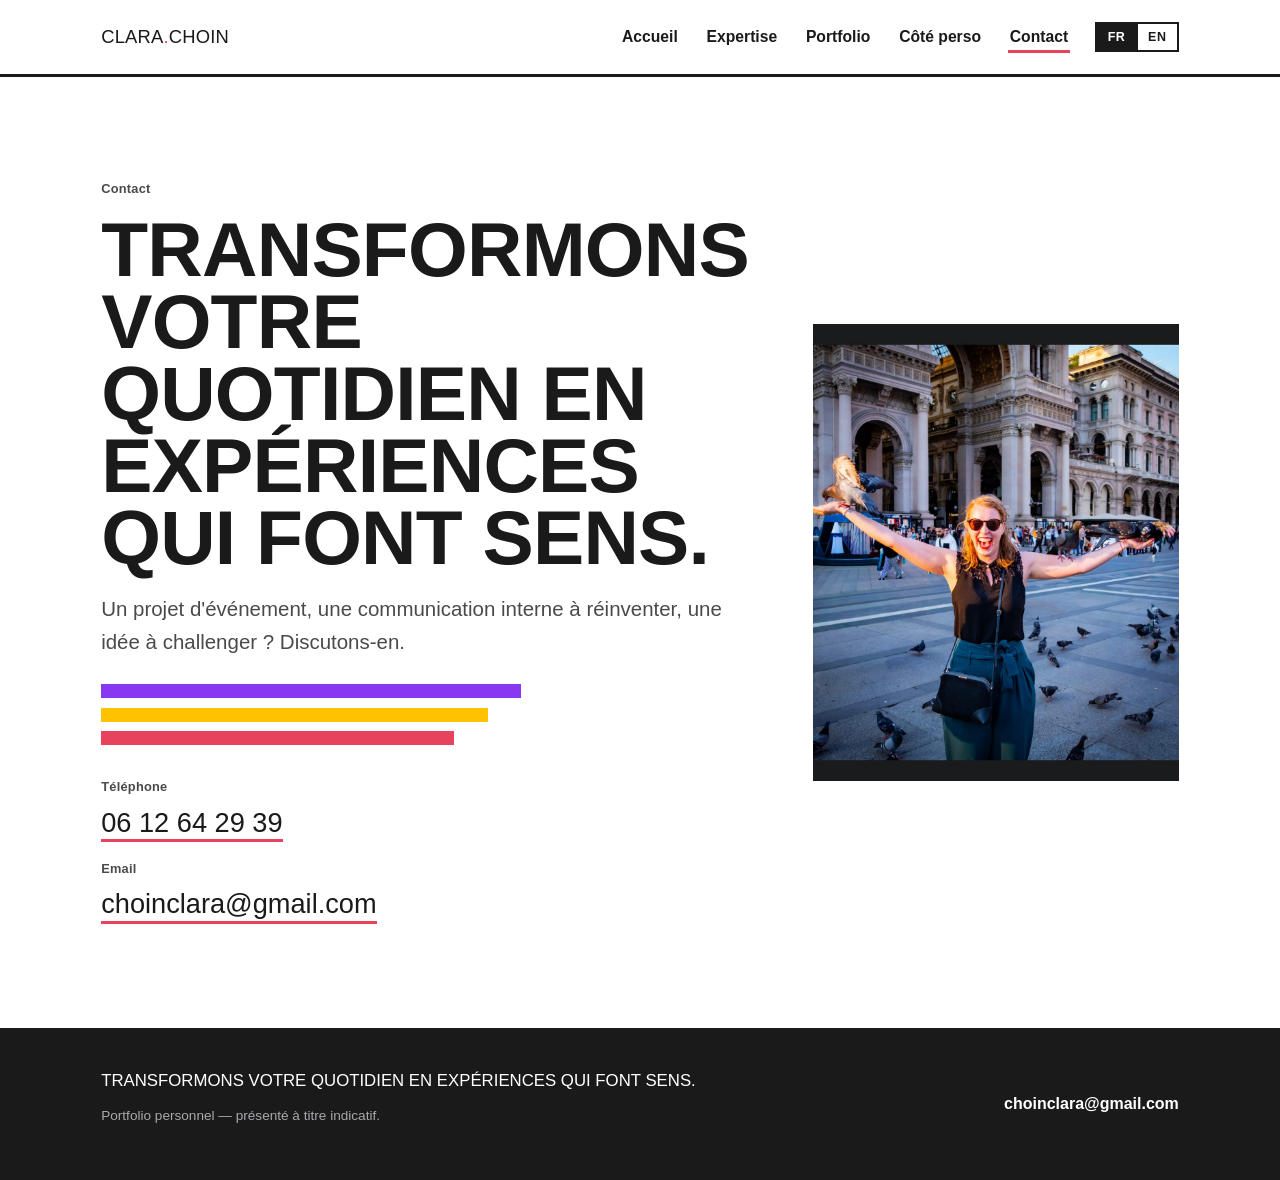
==== contact.html @ 02e3c7be "first commit" ====
<!DOCTYPE html>
<html lang="fr">
<head>
<meta charset="UTF-8">
<meta name="viewport" content="width=device-width, initial-scale=1.0">
<title data-i18n-title="contact.title">Contact — Clara Choin</title>
<meta name="description" content="Contactez Clara Choin — Responsable Communication & Événementiel.">
<link rel="stylesheet" href="css/style.css">
</head>
<body>

<header class="site-header">
  <div class="wrap">
    <a href="index.html" class="logo">CLARA<span>.</span>CHOIN</a>
    <button class="nav-toggle" aria-label="Ouvrir le menu" aria-expanded="false"><span></span></button>
    <nav class="main-nav">
      <ul>
        <li><a href="index.html" data-i18n="nav.home">Accueil</a></li>
        <li><a href="expertise.html" data-i18n="nav.expertise">Expertise</a></li>
        <li><a href="portfolio.html" data-i18n="nav.portfolio">Portfolio</a></li>
        <li><a href="personal.html" data-i18n="nav.personal">Côté perso</a></li>
        <li><a href="contact.html" aria-current="page" data-i18n="nav.contact">Contact</a></li>
      </ul>
      <div class="lang-toggle" role="group" aria-label="Langue / Language">
        <button type="button" data-lang="fr" aria-pressed="true">FR</button>
        <button type="button" data-lang="en" aria-pressed="false">EN</button>
      </div>
    </nav>
  </div>
</header>

<main>

  <section class="section">
    <div class="wrap contact-grid">
      <div>
        <p class="eyebrow" data-i18n="contact.hero.eyebrow">Contact</p>
        <h1 style="margin:0.4rem 0 1.2rem;" data-i18n="contact.hero.title">Transformons votre quotidien en expériences qui font sens.</h1>
        <p class="lede" style="max-width:none;" data-i18n="contact.hero.text">Un projet d'événement, une communication interne à réinventer, une idée à challenger&nbsp;? Discutons-en.</p>

        <div class="stripe-row" aria-hidden="true" style="margin-top:1.6rem;">
          <span class="stripe p"></span>
          <span class="stripe g"></span>
          <span class="stripe c"></span>
        </div>

        <div class="contact-links">
          <div>
            <p class="eyebrow" data-i18n="contact.phone.label" style="margin-bottom:0.2rem;">Téléphone</p>
            <a href="tel:+33612642939">06 12 64 29 39</a>
          </div>
          <div>
            <p class="eyebrow" data-i18n="contact.email.label" style="margin-bottom:0.2rem;">Email</p>
            <a href="mailto:choinclara@gmail.com">choinclara@gmail.com</a>
          </div>
        </div>
      </div>

      <div class="contact-photo">
        <img src="img/contact.jpg" alt="Clara Choin souriante et les bras ouverts sur une place publique à Milan">
      </div>
    </div>
  </section>

</main>

<footer class="site-footer">
  <div class="wrap">
    <div class="footer-row">
      <div>
        <p style="font-family:var(--font-display); font-size:1.05rem; text-transform:uppercase; margin-bottom:0.3rem;" data-i18n="footer.tagline">Transformons votre quotidien en expériences qui font sens.</p>
        <p class="footer-note" data-i18n="footer.rights">Portfolio personnel — présenté à titre indicatif.</p>
      </div>
      <a href="mailto:choinclara@gmail.com">choinclara@gmail.com</a>
    </div>
  </div>
</footer>

<script src="js/i18n.js"></script>
<script src="js/main.js"></script>
</body>
</html>
---- css/style.css ----
/* =========================================================
   Clara Choin — Portfolio
   Design tokens
   ========================================================= */
:root{
  --ink:        #1a1a1a;
  --ink-soft:   #4a4a4a;
  --dark:       #1b1c1f;
  --dark-2:     #232427;
  --paper:      #ffffff;
  --paper-warm: #faf9f7;
  --coral:      #e7435c;
  --coral-dark: #c62f47;
  --purple:     #8938f1;
  --purple-dark:#6f22d1;
  --gold:       #ffc200;
  --gold-dark:  #e0a800;

  --font-display: 'Arial Black', 'Helvetica Neue', Arial, sans-serif;
  --font-body: -apple-system, BlinkMacSystemFont, 'Segoe UI', Roboto, 'Helvetica Neue', Arial, sans-serif;

  --max: 1180px;
  --gutter: clamp(1.25rem, 4vw, 3.5rem);
}

*,*::before,*::after{ box-sizing: border-box; }
html{ scroll-behavior: smooth; }
html, body{ overflow-x: hidden; }
body{
  margin:0;
  font-family: var(--font-body);
  color: var(--ink);
  background: var(--paper);
  line-height: 1.6;
  -webkit-font-smoothing: antialiased;
}
img{ max-width:100%; display:block; }
a{ color: inherit; }
h1,h2,h3,h4{ margin:0; font-family: var(--font-display); }
p{ margin:0 0 1em; }
ul{ margin:0; padding:0; list-style:none; }
.wrap{ max-width: var(--max); margin:0 auto; padding: 0 var(--gutter); }

@media (prefers-reduced-motion: reduce){
  *{ animation-duration: 0.001ms !important; animation-iteration-count: 1 !important; transition-duration: 0.001ms !important; scroll-behavior:auto !important; }
}

/* focus visibility */
a:focus-visible, button:focus-visible{
  outline: 3px solid var(--purple);
  outline-offset: 3px;
}

/* =========================================================
   Type scale
   ========================================================= */
.eyebrow{
  font-family: var(--font-body);
  font-weight: 700;
  font-size: 0.8rem;
  letter-spacing: 0.02em;
  color: var(--ink-soft);
}
h1, .h1{
  font-size: clamp(2.6rem, 6vw, 5.2rem);
  line-height: 0.94;
  letter-spacing: -0.01em;
  text-transform: uppercase;
}
h2, .h2{
  font-size: clamp(2rem, 4.4vw, 3.4rem);
  line-height: 0.98;
  letter-spacing: -0.005em;
  text-transform: uppercase;
}
h3, .h3{
  font-size: clamp(1.3rem, 2.2vw, 1.7rem);
  line-height: 1.15;
  text-transform: uppercase;
}
.lede{
  font-size: clamp(1.05rem, 1.6vw, 1.3rem);
  color: var(--ink-soft);
  max-width: 54ch;
}

/* =========================================================
   Header / nav
   ========================================================= */
.site-header{
  position: sticky;
  top:0;
  z-index: 50;
  background: rgba(255,255,255,0.92);
  backdrop-filter: saturate(160%) blur(8px);
  border-bottom: 3px solid var(--ink);
}
.site-header .wrap{
  display:flex;
  align-items:center;
  justify-content: space-between;
  height: 74px;
}
.logo{
  font-family: var(--font-display);
  font-size: 1.15rem;
  letter-spacing: 0.01em;
  text-decoration:none;
  color: var(--ink);
  white-space: nowrap;
}
.logo span{ color: var(--coral); }

.nav-toggle{
  display:none;
  background:none;
  border: 2px solid var(--ink);
  width: 44px; height: 40px;
  cursor:pointer;
  position:relative;
}
.nav-toggle span, .nav-toggle span::before, .nav-toggle span::after{
  content:"";
  position:absolute;
  left:9px; right:9px;
  height:2px;
  background: var(--ink);
  top:50%;
  transform: translateY(-50%);
}
.nav-toggle span::before{ top:-8px; transform:none; }
.nav-toggle span::after{ top:8px; transform:none; }

.main-nav{
  display:flex;
  align-items:center;
  gap: clamp(1rem, 2vw, 2rem);
}
.main-nav ul{ display:flex; gap: clamp(1rem, 2vw, 1.8rem); }
.main-nav a{
  text-decoration:none;
  font-weight: 600;
  font-size: 0.98rem;
  padding: 0.3rem 0.1rem;
  border-bottom: 3px solid transparent;
}
.main-nav a:hover, .main-nav a[aria-current="page"]{
  border-bottom-color: var(--coral);
}

.lang-toggle{
  display:flex;
  border: 2px solid var(--ink);
  overflow:hidden;
}
.lang-toggle button{
  font-family: var(--font-body);
  font-weight:700;
  font-size: 0.78rem;
  letter-spacing: 0.04em;
  background: var(--paper);
  color: var(--ink);
  border:none;
  padding: 0.4rem 0.65rem;
  cursor:pointer;
}
.lang-toggle button + button{ border-left: 2px solid var(--ink); }
.lang-toggle button[aria-pressed="true"]{
  background: var(--ink);
  color: var(--paper);
}

@media (max-width: 780px){
  .nav-toggle{ display:block; }
  .main-nav{
    position:fixed;
    top: 74px;
    right: 0;
    bottom: 0;
    left: 0;
    height: calc(100vh - 74px);
    z-index: 60;
    background: var(--paper);
    flex-direction:column;
    align-items:flex-start;
    padding: 1.5rem var(--gutter);
    transform: translateX(100%);
    transition: transform 0.28s ease;
    gap: 1.5rem;
    overflow-y: auto;
  }
  .main-nav.is-open{ transform: translateX(0); }
  .main-nav ul{ flex-direction:column; gap:1.1rem; width:100%; }
  .main-nav ul a{ font-size:1.3rem; }
}

/* =========================================================
   Signature wave motif
   ========================================================= */
.wave-accent{
  position:absolute;
  pointer-events:none;
  z-index:1;
}
.wave-accent svg{ display:block; width: clamp(140px, 18vw, 260px); height:auto; }
.wave-path{
  fill:none;
  stroke-width: 14;
  stroke-linecap: round;
  stroke-dasharray: 900;
  stroke-dashoffset: 900;
  animation: draw 1.6s ease forwards;
}
.wave-path.c2{ animation-delay: 0.12s; }
.wave-path.c3{ animation-delay: 0.24s; }
@keyframes draw{ to{ stroke-dashoffset: 0; } }

/* =========================================================
   Buttons
   ========================================================= */
.btn{
  display:inline-flex;
  align-items:center;
  gap: 0.5rem;
  font-family: var(--font-body);
  font-weight: 700;
  font-size: 0.98rem;
  text-decoration:none;
  padding: 0.85rem 1.6rem;
  border: 3px solid var(--ink);
  background: var(--ink);
  color: var(--paper);
  cursor:pointer;
  transition: transform 0.15s ease, background 0.15s ease, color 0.15s ease;
}
.btn:hover{ transform: translate(-2px,-2px); }
.btn.outline{
  background: transparent;
  color: var(--ink);
}
.btn.on-dark{ border-color: var(--paper); }
.btn.coral{ background: var(--coral); border-color: var(--coral); }
.btn.coral.outline{ background:transparent; color: var(--coral); }

/* =========================================================
   Hero (home)
   ========================================================= */
.hero{
  position:relative;
  overflow:hidden;
  display:grid;
  grid-template-columns: minmax(280px, 42%) 1fr;
  min-height: calc(100vh - 74px);
  background: var(--paper);
}
.hero-photo{
  position:relative;
  min-height: 360px;
}
.hero-photo img{
  width:100%; height:100%;
  object-fit:cover;
  object-position: top center;
}
.hero-copy{
  display:flex;
  flex-direction:column;
  justify-content:center;
  padding: 3rem clamp(1.5rem, 5vw, 5rem);
  position:relative;
}
.hero-copy .kicker{
  font-family: var(--font-display);
  color: var(--coral);
  font-size: clamp(2.6rem, 7vw, 5.5rem);
  line-height: 0.9;
  text-transform:uppercase;
}
.hero-copy .name{
  font-family: var(--font-display);
  color: var(--ink);
  font-size: clamp(2.2rem, 6vw, 4.6rem);
  line-height: 0.98;
  text-transform:uppercase;
  margin-bottom: 1.2rem;
}
.hero-copy .role{
  font-weight:700;
  font-size: clamp(1rem, 1.6vw, 1.25rem);
  margin-bottom: 0.35rem;
}
.hero-copy .tagline{
  font-size: clamp(1rem, 1.6vw, 1.25rem);
  color: var(--ink-soft);
  margin-bottom: 1.8rem;
}
.stripe-row{ display:flex; flex-direction:column; gap: 0.6rem; max-width:420px; margin-bottom: 2rem; }
.stripe{ height: 14px; width:100%; }
.stripe.p{ background: var(--purple); width:100%; }
.stripe.g{ background: var(--gold); width:92%; }
.stripe.c{ background: var(--coral); width:84%; }
.hero-ctas{ display:flex; gap: 1rem; flex-wrap:wrap; }

@media (max-width: 860px){
  .hero{ grid-template-columns: 1fr; }
  .hero-photo{ min-height: 46vh; }
}

/* =========================================================
   Intro / bio section
   ========================================================= */
.section{ padding: clamp(3.5rem, 8vw, 6.5rem) 0; }
.section.tight{ padding: clamp(2.5rem, 5vw, 4rem) 0; }
.section.dark{ background: var(--dark); color: var(--paper); }
.section.dark .ink-soft, .section.dark .lede{ color: #c9c9cd; }
.section.paper-warm{ background: var(--paper-warm); }

.bio{
  display:grid;
  grid-template-columns: 1.1fr 1fr;
  gap: clamp(2rem, 5vw, 4rem);
  align-items:center;
}
@media (max-width: 820px){ .bio{ grid-template-columns:1fr; } }

/* =========================================================
   Pillars (Terrains de jeux)
   ========================================================= */
.pillars{
  display:grid;
  grid-template-columns: repeat(3, 1fr);
  gap: clamp(1rem, 2vw, 1.5rem);
}
@media (max-width: 860px){ .pillars{ grid-template-columns:1fr; } }

.pillar{
  color: var(--paper);
  padding: 2.2rem 1.6rem 2.6rem;
  min-height: 260px;
  display:flex;
  flex-direction:column;
  justify-content: flex-end;
  text-decoration:none;
  position:relative;
  transition: transform 0.18s ease;
}
.pillar:hover{ transform: translateY(-6px); }
.pillar.coral{ background: var(--coral); }
.pillar.gold{ background: var(--gold); color: var(--ink); }
.pillar.purple{ background: var(--purple); }
.pillar h3{ margin-bottom: 0.6rem; }
.pillar p{ margin:0; font-size:0.95rem; opacity:0.92; }

/* =========================================================
   Expertise page — pillar + description rows
   ========================================================= */
.pillar-row{
  display:grid;
  grid-template-columns: 280px 1fr;
  gap: clamp(1.5rem, 4vw, 3rem);
  align-items:start;
}
@media (max-width: 700px){
  .pillar-row{ grid-template-columns: 1fr; }
  .pillar-row .pillar{ min-height:120px !important; }
}

/* =========================================================
   Case studies (Portfolio)
   ========================================================= */
.case{
  border-top: 3px solid var(--ink);
  padding: clamp(2.5rem, 5vw, 4rem) 0;
  display:grid;
  grid-template-columns: 1fr 1.15fr;
  gap: clamp(2rem, 4vw, 3.5rem);
}
.case:last-child{ border-bottom: 3px solid var(--ink); }
@media (max-width: 900px){ .case{ grid-template-columns:1fr; } }

.case-tag{
  display:inline-block;
  font-weight:700;
  font-size: 0.78rem;
  letter-spacing: 0.03em;
  padding: 0.3rem 0.7rem;
  color: var(--paper);
  margin-bottom: 1rem;
}
.case-tag.coral{ background: var(--coral); }
.case-tag.gold{ background: var(--gold); color:var(--ink); }
.case-tag.purple{ background: var(--purple); }

.case h3{ margin-bottom: 1.1rem; font-size: clamp(1.5rem, 3vw, 2.1rem); }
.case dl{ margin: 0 0 1.2rem; }
.case dt{ font-weight:700; margin-top: 0.9rem; }
.case dt:first-child{ margin-top:0; }
.case dd{ margin: 0.15rem 0 0; color: var(--ink-soft); }
ul.bullets{ margin-top:0.3rem; }
ul.bullets li{ position:relative; padding-left:1.1rem; color:var(--ink-soft); margin-bottom:0.35rem; }
ul.bullets li::before{ content:"–"; position:absolute; left:0; }

.case-media{
  display:grid;
  grid-template-columns: repeat(2, 1fr);
  gap: 0.6rem;
  align-content:start;
}
.case-media img{ width:100%; height:100%; object-fit:cover; aspect-ratio: 4/3; }
.case-media.single{ grid-template-columns: 1fr; }
.case-media.single img{ aspect-ratio: 16/10; }
.case-media.three > *:first-child{ grid-column: 1 / -1; }
.case-media.three img:first-child{ aspect-ratio: 21/9; }

.diff-box{
  border: 3px solid var(--ink);
  padding: 1.2rem 1.4rem;
  margin-top: 1.2rem;
}
.diff-box p{ margin:0; font-weight:600; }

/* =========================================================
   Gallery (personal page)
   ========================================================= */
.gallery{
  display:grid;
  grid-template-columns: repeat(6, 1fr);
  grid-auto-rows: 140px;
  gap: 0.6rem;
}
.gallery img{ width:100%; height:100%; object-fit:cover; }
.gallery .g1{ grid-column: span 3; grid-row: span 3; }
.gallery .g2{ grid-column: span 3; grid-row: span 3; }
.gallery .g3{ grid-column: span 2; grid-row: span 2; }
.gallery .g4{ grid-column: span 2; grid-row: span 2; }
.gallery .g5{ grid-column: span 2; grid-row: span 2; }
@media (max-width: 760px){
  .gallery{ grid-template-columns: repeat(2,1fr); grid-auto-rows: 160px; }
  .gallery .g1,.gallery .g2,.gallery .g5{ grid-column: span 2; grid-row: span 2; }
  .gallery .g3,.gallery .g4{ grid-column: span 1; grid-row: span 2; }
}

/* =========================================================
   Contact
   ========================================================= */
.contact-grid{
  display:grid;
  grid-template-columns: 1fr 1fr;
  gap: clamp(2rem, 5vw, 4rem);
  align-items:center;
}
@media (max-width: 820px){ .contact-grid{ grid-template-columns:1fr; } }
.contact-links{ margin-top: 1.6rem; display:flex; flex-direction:column; gap:0.9rem; }
.contact-links a{
  font-family: var(--font-display);
  font-size: clamp(1.2rem, 2.4vw, 1.7rem);
  text-decoration:none;
  border-bottom: 3px solid var(--coral);
  width: fit-content;
  padding-bottom: 0.1rem;
}
.contact-photo img{ aspect-ratio: 4/5; object-fit:cover; width:100%; }

/* =========================================================
   Footer
   ========================================================= */
.site-footer{
  background: var(--ink);
  color: var(--paper);
  padding: 2.5rem 0;
  position:relative;
  overflow:hidden;
}
.footer-row{
  display:flex;
  justify-content:space-between;
  align-items:center;
  flex-wrap:wrap;
  gap:1rem;
  position:relative;
  z-index:2;
}
.footer-row a{ text-decoration:none; font-weight:600; }
.footer-note{ font-size:0.85rem; color:#a9a9ad; margin-top:0.6rem; }

/* misc */
.center{ text-align:center; }
.mx-auto{ margin-left:auto; margin-right:auto; }
.section-head{ max-width: 640px; margin-bottom: clamp(2rem, 5vw, 3rem); }
.section-head.center{ margin-left:auto; margin-right:auto; text-align:center; }
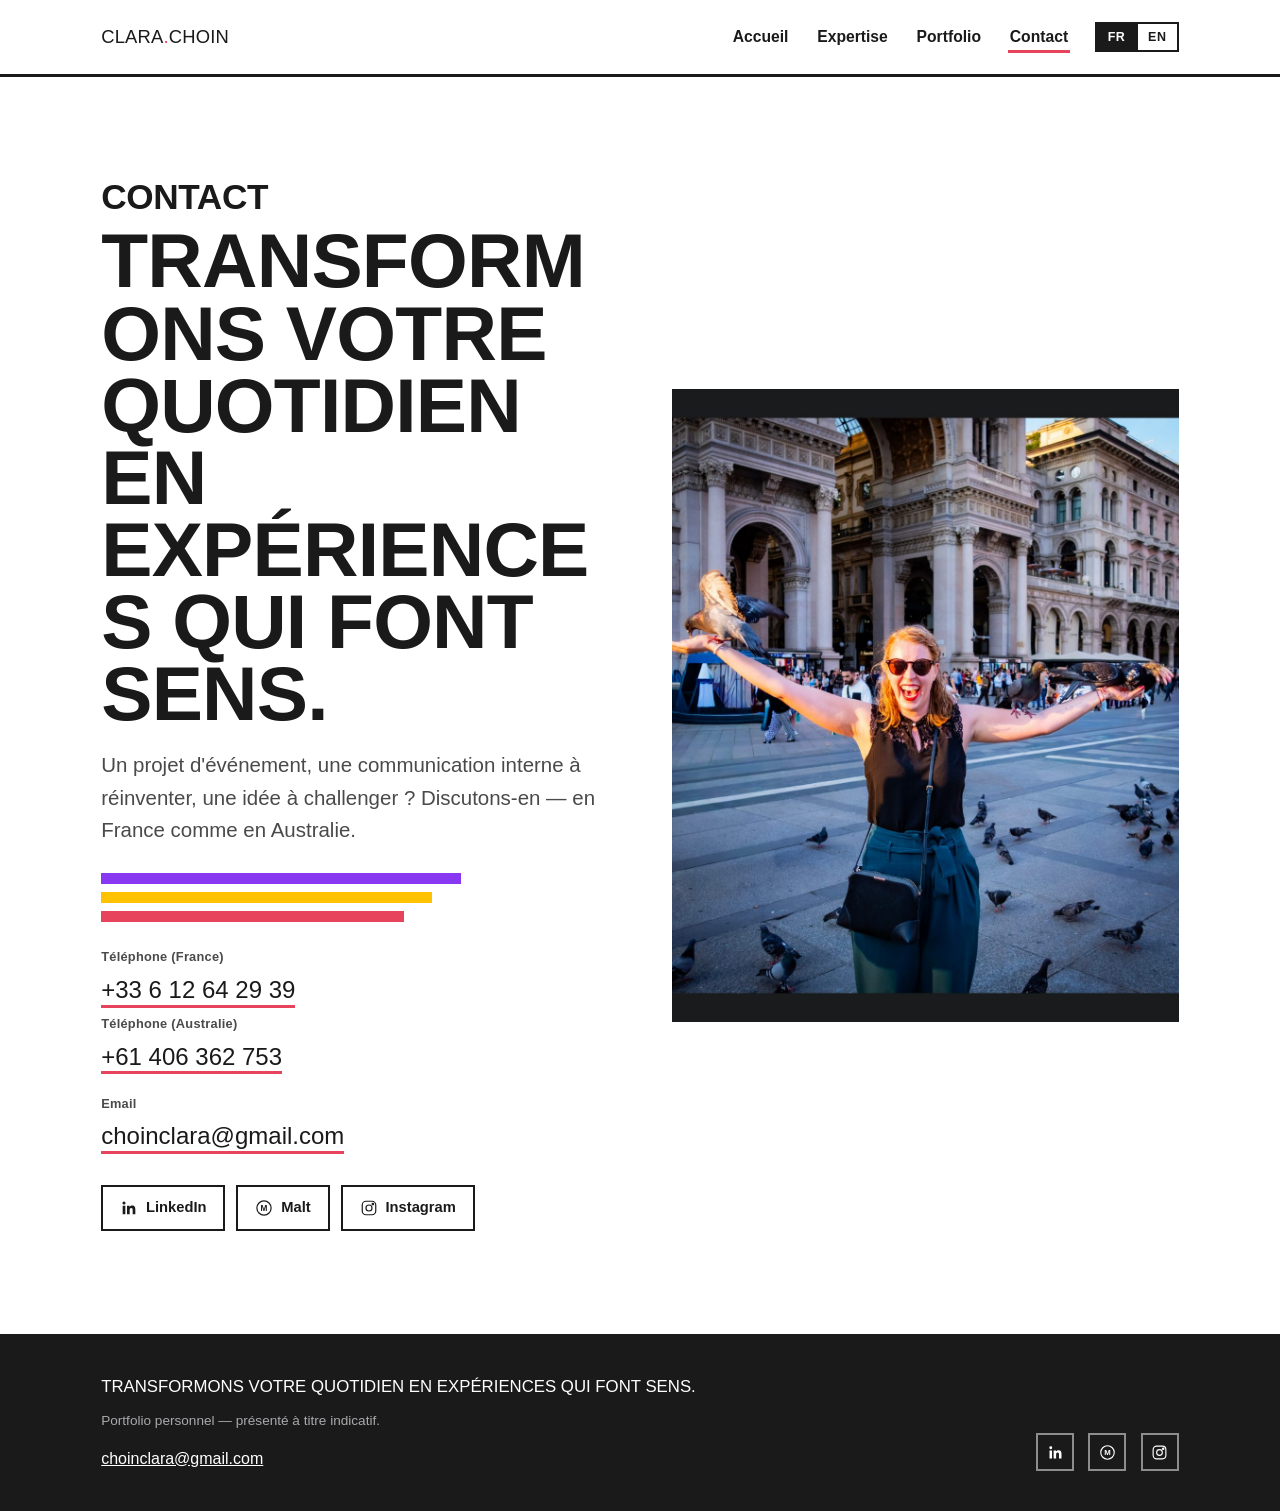
==== commit 8638871f: "v2" ====
--- a/contact.html
+++ b/contact.html
@@ -4,7 +4,7 @@
 <meta charset="UTF-8">
 <meta name="viewport" content="width=device-width, initial-scale=1.0">
 <title data-i18n-title="contact.title">Contact — Clara Choin</title>
-<meta name="description" content="Contactez Clara Choin — Responsable Communication & Événementiel.">
+<meta name="description" content="Contactez Clara Choin — Communication, Stratégie & Événementiel.">
 <link rel="stylesheet" href="css/style.css">
 </head>
 <body>
@@ -18,7 +18,6 @@
         <li><a href="index.html" data-i18n="nav.home">Accueil</a></li>
         <li><a href="expertise.html" data-i18n="nav.expertise">Expertise</a></li>
         <li><a href="portfolio.html" data-i18n="nav.portfolio">Portfolio</a></li>
-        <li><a href="personal.html" data-i18n="nav.personal">Côté perso</a></li>
         <li><a href="contact.html" aria-current="page" data-i18n="nav.contact">Contact</a></li>
       </ul>
       <div class="lang-toggle" role="group" aria-label="Langue / Language">
@@ -34,9 +33,9 @@
   <section class="section">
     <div class="wrap contact-grid">
       <div>
-        <p class="eyebrow" data-i18n="contact.hero.eyebrow">Contact</p>
+        <p class="eyebrow tag-lg" data-i18n="contact.hero.eyebrow">Contact</p>
         <h1 style="margin:0.4rem 0 1.2rem;" data-i18n="contact.hero.title">Transformons votre quotidien en expériences qui font sens.</h1>
-        <p class="lede" style="max-width:none;" data-i18n="contact.hero.text">Un projet d'événement, une communication interne à réinventer, une idée à challenger&nbsp;? Discutons-en.</p>
+        <p class="lede" style="max-width:none;" data-i18n="contact.hero.text">Un projet d'événement, une communication interne à réinventer, une idée à challenger&nbsp;? Discutons-en — en France comme en Australie.</p>
 
         <div class="stripe-row" aria-hidden="true" style="margin-top:1.6rem;">
           <span class="stripe p"></span>
@@ -45,14 +44,35 @@
         </div>
 
         <div class="contact-links">
-          <div>
-            <p class="eyebrow" data-i18n="contact.phone.label" style="margin-bottom:0.2rem;">Téléphone</p>
-            <a href="tel:+33612642939">06 12 64 29 39</a>
+          <div class="contact-phones">
+            <div>
+              <p class="eyebrow" data-i18n="contact.phone.fr.label" style="margin-bottom:0.2rem;">Téléphone (France)</p>
+              <a href="tel:+33612642939">+33 6 12 64 29 39</a>
+            </div>
+            <div>
+              <p class="eyebrow" data-i18n="contact.phone.au.label" style="margin-bottom:0.2rem;">Téléphone (Australie)</p>
+              <a href="tel:+61406362753">+61 406 362 753</a>
+            </div>
           </div>
           <div>
             <p class="eyebrow" data-i18n="contact.email.label" style="margin-bottom:0.2rem;">Email</p>
             <a href="mailto:choinclara@gmail.com">choinclara@gmail.com</a>
           </div>
+        </div>
+
+        <div class="social-row">
+          <a href="https://www.linkedin.com/in/clarachoin" target="_blank" rel="noopener">
+            <svg viewBox="0 0 24 24" fill="currentColor" xmlns="http://www.w3.org/2000/svg"><path d="M20.45 20.45h-3.56v-5.57c0-1.33-.02-3.04-1.85-3.04-1.86 0-2.15 1.45-2.15 2.95v5.66H9.34V9h3.41v1.56h.05c.48-.9 1.64-1.85 3.38-1.85 3.6 0 4.27 2.37 4.27 5.46v6.28zM5.34 7.43a2.06 2.06 0 1 1 0-4.12 2.06 2.06 0 0 1 0 4.12zM7.12 20.45H3.56V9h3.56v11.45z"/></svg>
+            LinkedIn
+          </a>
+          <a href="https://www.malt.fr/profile/clarachoin" target="_blank" rel="noopener">
+            <svg viewBox="0 0 24 24" fill="currentColor" xmlns="http://www.w3.org/2000/svg"><circle cx="12" cy="12" r="9.5" fill="none" stroke="currentColor" stroke-width="1.6"/><text x="12" y="16" text-anchor="middle" font-size="11" font-weight="700" fill="currentColor" font-family="Arial, sans-serif">M</text></svg>
+            Malt
+          </a>
+          <a href="https://www.instagram.com/clarachn" target="_blank" rel="noopener">
+            <svg viewBox="0 0 24 24" fill="none" stroke="currentColor" stroke-width="1.6" xmlns="http://www.w3.org/2000/svg"><rect x="3" y="3" width="18" height="18" rx="5"/><circle cx="12" cy="12" r="4"/><circle cx="17.2" cy="6.8" r="1"/></svg>
+            Instagram
+          </a>
         </div>
       </div>
 
@@ -70,8 +90,19 @@
       <div>
         <p style="font-family:var(--font-display); font-size:1.05rem; text-transform:uppercase; margin-bottom:0.3rem;" data-i18n="footer.tagline">Transformons votre quotidien en expériences qui font sens.</p>
         <p class="footer-note" data-i18n="footer.rights">Portfolio personnel — présenté à titre indicatif.</p>
+        <a href="mailto:choinclara@gmail.com">choinclara@gmail.com</a>
       </div>
-      <a href="mailto:choinclara@gmail.com">choinclara@gmail.com</a>
+      <div class="footer-social">
+        <a href="https://www.linkedin.com/in/clarachoin" target="_blank" rel="noopener" aria-label="LinkedIn">
+          <svg viewBox="0 0 24 24" fill="currentColor" xmlns="http://www.w3.org/2000/svg"><path d="M20.45 20.45h-3.56v-5.57c0-1.33-.02-3.04-1.85-3.04-1.86 0-2.15 1.45-2.15 2.95v5.66H9.34V9h3.41v1.56h.05c.48-.9 1.64-1.85 3.38-1.85 3.6 0 4.27 2.37 4.27 5.46v6.28zM5.34 7.43a2.06 2.06 0 1 1 0-4.12 2.06 2.06 0 0 1 0 4.12zM7.12 20.45H3.56V9h3.56v11.45z"/></svg>
+        </a>
+        <a href="https://www.malt.fr/profile/clarachoin" target="_blank" rel="noopener" aria-label="Malt">
+          <svg viewBox="0 0 24 24" fill="currentColor" xmlns="http://www.w3.org/2000/svg"><circle cx="12" cy="12" r="9.5" fill="none" stroke="currentColor" stroke-width="1.6"/><text x="12" y="16" text-anchor="middle" font-size="11" font-weight="700" fill="currentColor" font-family="Arial, sans-serif">M</text></svg>
+        </a>
+        <a href="https://www.instagram.com/clarachn" target="_blank" rel="noopener" aria-label="Instagram">
+          <svg viewBox="0 0 24 24" fill="none" stroke="currentColor" stroke-width="1.6" xmlns="http://www.w3.org/2000/svg"><rect x="3" y="3" width="18" height="18" rx="5"/><circle cx="12" cy="12" r="4"/><circle cx="17.2" cy="6.8" r="1"/></svg>
+        </a>
+      </div>
     </div>
   </div>
 </footer>
--- a/css/style.css
+++ b/css/style.css
@@ -36,10 +36,17 @@
 }
 img{ max-width:100%; display:block; }
 a{ color: inherit; }
-h1,h2,h3,h4{ margin:0; font-family: var(--font-display); }
+h1,h2,h3,h4{ margin:0; font-family: var(--font-display); overflow-wrap: break-word; word-break: break-word; }
 p{ margin:0 0 1em; }
 ul{ margin:0; padding:0; list-style:none; }
 .wrap{ max-width: var(--max); margin:0 auto; padding: 0 var(--gutter); }
+[id]{ scroll-margin-top: 90px; }
+
+/* Grid/flex items default to a min-content floor that can force a track
+   wider than the viewport when it holds a long word — let them shrink. */
+.bio > *, .contact-grid > *, .case > *, .pillar-row > *,
+.portfolio-teaser > *, .hero > *, .hero-copy, .pillars > *,
+.category-head, .doc-cards > *{ min-width:0; }
 
 @media (prefers-reduced-motion: reduce){
   *{ animation-duration: 0.001ms !important; animation-iteration-count: 1 !important; transition-duration: 0.001ms !important; scroll-behavior:auto !important; }
@@ -61,6 +68,21 @@
   letter-spacing: 0.02em;
   color: var(--ink-soft);
 }
+/* Section category tag — the big label that names a section (e.g. "Qui je suis").
+   Deliberately sized larger than the descriptive subtitle beneath it. */
+.eyebrow.tag-lg{
+  display:block;
+  font-family: var(--font-display);
+  font-weight: 900;
+  font-size: clamp(1.35rem, 2.8vw, 2.2rem);
+  line-height: 1.05;
+  letter-spacing: -0.01em;
+  color: var(--ink);
+  text-transform: uppercase;
+  margin-bottom: 0.5rem;
+}
+.section.dark .eyebrow.tag-lg{ color:#fff; }
+
 h1, .h1{
   font-size: clamp(2.6rem, 6vw, 5.2rem);
   line-height: 0.94;
@@ -73,6 +95,17 @@
   letter-spacing: -0.005em;
   text-transform: uppercase;
 }
+/* Subtitle — sits under a .tag-lg eyebrow, intentionally a notch smaller than it */
+h2.section-sub{
+  font-size: clamp(1.15rem, 2.1vw, 1.7rem);
+  line-height: 1.22;
+  text-transform: none;
+  font-weight: 700;
+  letter-spacing: 0;
+  color: var(--ink-soft);
+}
+.section.dark h2.section-sub{ color:#e7e7ea; }
+
 h3, .h3{
   font-size: clamp(1.3rem, 2.2vw, 1.7rem);
   line-height: 1.15;
@@ -82,6 +115,19 @@
   font-size: clamp(1.05rem, 1.6vw, 1.3rem);
   color: var(--ink-soft);
   max-width: 54ch;
+}
+
+/* On narrow phones the clamp() floor above is too tall for long single
+   words (e.g. "TRANSFORMONS") and clips against the viewport edge —
+   scale headings down further below 480px. */
+@media (max-width: 480px){
+  h1, .h1{ font-size: clamp(1.7rem, 8.6vw, 5.2rem); }
+  h2, .h2{ font-size: clamp(1.4rem, 7.6vw, 3.4rem); }
+  h2.section-sub{ font-size: clamp(1.05rem, 5.6vw, 1.7rem); }
+  .eyebrow.tag-lg{ font-size: clamp(1.15rem, 6.2vw, 2.2rem); }
+  .hero-copy .kicker{ font-size: clamp(1.6rem, 9vw, 3.6rem); }
+  .hero-copy .name{ font-size: clamp(1.7rem, 9vw, 4rem); }
+  .category-head .cat-title{ font-size: clamp(1.15rem, 6.5vw, 2rem); }
 }
 
 /* =========================================================
@@ -118,6 +164,7 @@
   width: 44px; height: 40px;
   cursor:pointer;
   position:relative;
+  z-index: 61;
 }
 .nav-toggle span, .nav-toggle span::before, .nav-toggle span::after{
   content:"";
@@ -152,6 +199,7 @@
   display:flex;
   border: 2px solid var(--ink);
   overflow:hidden;
+  flex-shrink:0;
 }
 .lang-toggle button{
   font-family: var(--font-body);
@@ -215,6 +263,12 @@
 .wave-path.c3{ animation-delay: 0.24s; }
 @keyframes draw{ to{ stroke-dashoffset: 0; } }
 
+/* On narrow screens the decorative wave sat on top of headline text — hide it
+   there rather than risk overlap; it is purely decorative. */
+@media (max-width: 600px){
+  .wave-accent{ display:none; }
+}
+
 /* =========================================================
    Buttons
    ========================================================= */
@@ -241,6 +295,30 @@
 .btn.on-dark{ border-color: var(--paper); }
 .btn.coral{ background: var(--coral); border-color: var(--coral); }
 .btn.coral.outline{ background:transparent; color: var(--coral); }
+.btn.sm{ padding: 0.55rem 1.05rem; font-size: 0.85rem; }
+
+/* Expertise chips under the hero name */
+.chip-row{ display:flex; flex-wrap:wrap; gap: 0.6rem; margin: 0.2rem 0 1.6rem; }
+.chip{
+  display:inline-flex;
+  align-items:center;
+  font-family: var(--font-body);
+  font-weight: 700;
+  font-size: 0.88rem;
+  text-decoration:none;
+  padding: 0.55rem 1.05rem;
+  border: 2.5px solid var(--ink);
+  color: var(--ink);
+  background: var(--paper);
+  transition: transform 0.15s ease, background 0.15s ease, color 0.15s ease;
+}
+.chip:hover{ transform: translate(-2px,-2px); background: var(--ink); color: var(--paper); }
+.chip.coral{ border-color: var(--coral); color: var(--coral-dark); }
+.chip.coral:hover{ background: var(--coral); border-color: var(--coral); color:#fff; }
+.chip.gold{ border-color: var(--gold-dark); color: var(--gold-dark); }
+.chip.gold:hover{ background: var(--gold); border-color: var(--gold); color: var(--ink); }
+.chip.purple{ border-color: var(--purple); color: var(--purple-dark); }
+.chip.purple:hover{ background: var(--purple); border-color: var(--purple); color:#fff; }
 
 /* =========================================================
    Hero (home)
@@ -249,53 +327,59 @@
   position:relative;
   overflow:hidden;
   display:grid;
-  grid-template-columns: minmax(280px, 42%) 1fr;
-  min-height: calc(100vh - 74px);
+  grid-template-columns: minmax(240px, 38%) 1fr;
+  align-items:center;
   background: var(--paper);
 }
 .hero-photo{
   position:relative;
-  min-height: 360px;
+  height: clamp(280px, 54vh, 460px);
+  background: var(--paper-warm);
+  display:flex;
+  align-items:center;
+  justify-content:center;
+  overflow:hidden;
 }
 .hero-photo img{
   width:100%; height:100%;
-  object-fit:cover;
-  object-position: top center;
+  object-fit:contain;
+  object-position: center;
 }
 .hero-copy{
   display:flex;
   flex-direction:column;
   justify-content:center;
-  padding: 3rem clamp(1.5rem, 5vw, 5rem);
+  padding: clamp(1.5rem, 3.5vh, 2.5rem) clamp(1.5rem, 5vw, 4.5rem);
   position:relative;
 }
 .hero-copy .kicker{
   font-family: var(--font-display);
   color: var(--coral);
-  font-size: clamp(2.6rem, 7vw, 5.5rem);
+  font-size: clamp(1.9rem, 5vw, 3.6rem);
   line-height: 0.9;
   text-transform:uppercase;
 }
 .hero-copy .name{
   font-family: var(--font-display);
   color: var(--ink);
-  font-size: clamp(2.2rem, 6vw, 4.6rem);
+  font-size: clamp(2rem, 5.4vw, 4rem);
   line-height: 0.98;
   text-transform:uppercase;
-  margin-bottom: 1.2rem;
+  margin-bottom: 0.5rem;
 }
 .hero-copy .role{
   font-weight:700;
   font-size: clamp(1rem, 1.6vw, 1.25rem);
-  margin-bottom: 0.35rem;
+  margin-bottom: 0.9rem;
+  color: var(--ink-soft);
 }
 .hero-copy .tagline{
-  font-size: clamp(1rem, 1.6vw, 1.25rem);
+  font-size: clamp(0.98rem, 1.4vw, 1.15rem);
   color: var(--ink-soft);
-  margin-bottom: 1.8rem;
-}
-.stripe-row{ display:flex; flex-direction:column; gap: 0.6rem; max-width:420px; margin-bottom: 2rem; }
-.stripe{ height: 14px; width:100%; }
+  margin-bottom: 1.2rem;
+}
+.stripe-row{ display:flex; flex-direction:column; gap: 0.5rem; max-width:360px; margin-bottom: 1.4rem; }
+.stripe{ height: 11px; width:100%; }
 .stripe.p{ background: var(--purple); width:100%; }
 .stripe.g{ background: var(--gold); width:92%; }
 .stripe.c{ background: var(--coral); width:84%; }
@@ -303,7 +387,7 @@
 
 @media (max-width: 860px){
   .hero{ grid-template-columns: 1fr; }
-  .hero-photo{ min-height: 46vh; }
+  .hero-photo{ height: 38vh; min-height:220px; }
 }
 
 /* =========================================================
@@ -322,21 +406,25 @@
   align-items:center;
 }
 @media (max-width: 820px){ .bio{ grid-template-columns:1fr; } }
-
-/* =========================================================
-   Pillars (Terrains de jeux)
+.bio .bio-photo{ width:100%; aspect-ratio: 4/5; object-fit:cover; }
+
+.bio-cta{ margin-top:1.6rem; display:flex; gap:1rem; flex-wrap:wrap; }
+
+/* =========================================================
+   Pillars (Terrains de jeux / Expertises)
    ========================================================= */
 .pillars{
   display:grid;
   grid-template-columns: repeat(3, 1fr);
   gap: clamp(1rem, 2vw, 1.5rem);
 }
-@media (max-width: 860px){ .pillars{ grid-template-columns:1fr; } }
+@media (max-width: 900px){ .pillars{ grid-template-columns: repeat(2, 1fr); } }
+@media (max-width: 560px){ .pillars{ grid-template-columns:1fr; } }
 
 .pillar{
   color: var(--paper);
-  padding: 2.2rem 1.6rem 2.6rem;
-  min-height: 260px;
+  padding: 1.8rem 1.5rem 2.1rem;
+  min-height: 220px;
   display:flex;
   flex-direction:column;
   justify-content: flex-end;
@@ -348,34 +436,52 @@
 .pillar.coral{ background: var(--coral); }
 .pillar.gold{ background: var(--gold); color: var(--ink); }
 .pillar.purple{ background: var(--purple); }
-.pillar h3{ margin-bottom: 0.6rem; }
-.pillar p{ margin:0; font-size:0.95rem; opacity:0.92; }
+.pillar h3{ margin-bottom: 0.6rem; font-size: clamp(1.1rem, 1.8vw, 1.35rem); }
+.pillar p{ margin:0; font-size:0.92rem; opacity:0.92; }
 
 /* =========================================================
    Expertise page — pillar + description rows
    ========================================================= */
 .pillar-row{
   display:grid;
-  grid-template-columns: 280px 1fr;
+  grid-template-columns: 240px 1fr;
   gap: clamp(1.5rem, 4vw, 3rem);
   align-items:start;
 }
 @media (max-width: 700px){
   .pillar-row{ grid-template-columns: 1fr; }
-  .pillar-row .pillar{ min-height:120px !important; }
+  .pillar-row .pillar{ min-height:110px !important; }
+}
+.expertise-group-label{
+  font-family: var(--font-body);
+  font-weight:700;
+  font-size:0.82rem;
+  letter-spacing:0.06em;
+  text-transform:uppercase;
+  color: var(--ink-soft);
+  margin: 0 0 0.5rem;
 }
 
 /* =========================================================
    Case studies (Portfolio)
    ========================================================= */
+.category-block{ border-top: 4px solid var(--ink); padding-top: clamp(2rem,4vw,3rem); margin-top: clamp(2.5rem,5vw,4rem); }
+.category-block:first-child{ margin-top:0; }
+.category-head{ display:flex; align-items:baseline; gap:1rem; flex-wrap:wrap; margin-bottom: clamp(1.5rem,3vw,2.5rem); }
+.category-head .cat-index{ font-family: var(--font-display); font-size: clamp(1.6rem,3vw,2.2rem); }
+.category-head .cat-title{ font-family: var(--font-display); text-transform:uppercase; font-size: clamp(1.4rem,2.6vw,2rem); }
+.category-head .cat-title.coral{ color: var(--coral); }
+.category-head .cat-title.gold{ color: var(--gold-dark); }
+.category-head .cat-title.purple{ color: var(--purple); }
+
 .case{
-  border-top: 3px solid var(--ink);
-  padding: clamp(2.5rem, 5vw, 4rem) 0;
+  padding: clamp(2rem, 4vw, 3rem) 0;
   display:grid;
   grid-template-columns: 1fr 1.15fr;
   gap: clamp(2rem, 4vw, 3.5rem);
-}
-.case:last-child{ border-bottom: 3px solid var(--ink); }
+  border-bottom: 1px solid #e3e3e3;
+}
+.category-block .case:last-child{ border-bottom:none; }
 @media (max-width: 900px){ .case{ grid-template-columns:1fr; } }
 
 .case-tag{
@@ -391,7 +497,7 @@
 .case-tag.gold{ background: var(--gold); color:var(--ink); }
 .case-tag.purple{ background: var(--purple); }
 
-.case h3{ margin-bottom: 1.1rem; font-size: clamp(1.5rem, 3vw, 2.1rem); }
+.case h3{ margin-bottom: 1.1rem; font-size: clamp(1.4rem, 2.6vw, 1.9rem); }
 .case dl{ margin: 0 0 1.2rem; }
 .case dt{ font-weight:700; margin-top: 0.9rem; }
 .case dt:first-child{ margin-top:0; }
@@ -406,11 +512,19 @@
   gap: 0.6rem;
   align-content:start;
 }
-.case-media img{ width:100%; height:100%; object-fit:cover; aspect-ratio: 4/3; }
+.case-media button.thumb{
+  all:unset;
+  cursor:zoom-in;
+  display:block;
+  width:100%; height:100%;
+  position:relative;
+}
+.case-media img{ width:100%; height:100%; object-fit:cover; aspect-ratio: 4/3; background:var(--paper-warm); }
 .case-media.single{ grid-template-columns: 1fr; }
 .case-media.single img{ aspect-ratio: 16/10; }
-.case-media.three > *:first-child{ grid-column: 1 / -1; }
-.case-media.three img:first-child{ aspect-ratio: 21/9; }
+/* Design pieces (flyers/posters) must be shown whole, never cropped */
+.case-media.contain img{ object-fit:contain; aspect-ratio: 4/3; }
+@media (max-width: 560px){ .case-media{ grid-template-columns:1fr; } }
 
 .diff-box{
   border: 3px solid var(--ink);
@@ -419,47 +533,154 @@
 }
 .diff-box p{ margin:0; font-weight:600; }
 
-/* =========================================================
-   Gallery (personal page)
-   ========================================================= */
-.gallery{
-  display:grid;
-  grid-template-columns: repeat(6, 1fr);
-  grid-auto-rows: 140px;
+/* Compact case (no photos — strategy / writing samples) */
+.case-compact{
+  padding: 1.6rem 1.8rem;
+  border: 3px solid var(--ink);
+  background: var(--paper-warm);
+  margin-bottom: 1.4rem;
+}
+.case-compact:last-child{ margin-bottom:0; }
+.case-compact h4{ font-family:var(--font-display); text-transform:uppercase; font-size: clamp(1.1rem,1.8vw,1.35rem); margin-bottom:0.6rem; }
+
+/* =========================================================
+   Photography gallery + filters
+   ========================================================= */
+.gallery-filters{ display:flex; flex-wrap:wrap; gap:0.6rem; margin-bottom: 1.6rem; }
+.gallery-filters button{
+  font-family: var(--font-body);
+  font-weight:700;
+  font-size:0.82rem;
+  letter-spacing:0.02em;
+  padding: 0.5rem 1rem;
+  border: 2px solid var(--ink);
+  background: var(--paper);
+  color: var(--ink);
+  cursor:pointer;
+}
+.gallery-filters button[aria-pressed="true"]{ background: var(--ink); color: var(--paper); }
+
+.photo-grid{
+  display:grid;
+  grid-template-columns: repeat(4, 1fr);
   gap: 0.6rem;
 }
-.gallery img{ width:100%; height:100%; object-fit:cover; }
-.gallery .g1{ grid-column: span 3; grid-row: span 3; }
-.gallery .g2{ grid-column: span 3; grid-row: span 3; }
-.gallery .g3{ grid-column: span 2; grid-row: span 2; }
-.gallery .g4{ grid-column: span 2; grid-row: span 2; }
-.gallery .g5{ grid-column: span 2; grid-row: span 2; }
-@media (max-width: 760px){
-  .gallery{ grid-template-columns: repeat(2,1fr); grid-auto-rows: 160px; }
-  .gallery .g1,.gallery .g2,.gallery .g5{ grid-column: span 2; grid-row: span 2; }
-  .gallery .g3,.gallery .g4{ grid-column: span 1; grid-row: span 2; }
-}
-
-/* =========================================================
-   Contact
-   ========================================================= */
-.contact-grid{
+.photo-grid button.thumb{
+  all:unset; cursor:zoom-in; display:block; width:100%; aspect-ratio:1/1; overflow:hidden;
+}
+.photo-grid img{ width:100%; height:100%; object-fit:cover; transition: transform 0.25s ease; }
+.photo-grid button.thumb:hover img{ transform: scale(1.06); }
+.photo-grid .cat-badge{
+  position:relative;
+  display:block;
+}
+@media (max-width: 760px){ .photo-grid{ grid-template-columns: repeat(2, 1fr); } }
+
+/* =========================================================
+   Lightbox
+   ========================================================= */
+.lightbox{
+  position:fixed; inset:0; z-index:200;
+  background: rgba(15,15,17,0.94);
+  display:flex; align-items:center; justify-content:center;
+  padding: clamp(1rem, 4vw, 3rem);
+}
+.lightbox[hidden]{ display:none; }
+.lightbox figure{ margin:0; max-width: 100%; max-height:100%; display:flex; flex-direction:column; align-items:center; gap:0.8rem; }
+.lightbox img{ max-width: min(88vw, 1100px); max-height: 78vh; width:auto; height:auto; object-fit:contain; background:#101012; }
+.lightbox figcaption{ color:#f1f1f3; font-size:0.9rem; text-align:center; max-width:70ch; }
+.lightbox-close, .lightbox-prev, .lightbox-next{
+  position:absolute;
+  background: transparent;
+  border: 2px solid rgba(255,255,255,0.6);
+  color:#fff;
+  cursor:pointer;
+  width:44px; height:44px;
+  font-size:1.3rem;
+  line-height:1;
+  display:flex; align-items:center; justify-content:center;
+}
+.lightbox-close:hover, .lightbox-prev:hover, .lightbox-next:hover{ background: rgba(255,255,255,0.15); }
+.lightbox-close{ top: clamp(0.75rem,2vw,1.5rem); right: clamp(0.75rem,2vw,1.5rem); }
+.lightbox-prev{ left: clamp(0.5rem,2vw,1.5rem); top:50%; transform: translateY(-50%); }
+.lightbox-next{ right: clamp(0.5rem,2vw,1.5rem); top:50%; transform: translateY(-50%); }
+@media (max-width: 560px){
+  .lightbox-prev, .lightbox-next{ width:38px; height:38px; font-size:1.1rem; }
+}
+
+/* =========================================================
+   Portfolio teaser (home)
+   ========================================================= */
+.portfolio-teaser{
   display:grid;
   grid-template-columns: 1fr 1fr;
   gap: clamp(2rem, 5vw, 4rem);
   align-items:center;
 }
+@media (max-width: 820px){ .portfolio-teaser{ grid-template-columns:1fr; } }
+.teaser-collage{
+  display:grid;
+  grid-template-columns: repeat(2, 1fr);
+  gap: 0.6rem;
+}
+.teaser-collage img{ width:100%; aspect-ratio: 1/1; object-fit:cover; }
+.teaser-collage img:nth-child(1){ aspect-ratio: 1/1.2; }
+.teaser-copy{ text-align:left; }
+
+/* =========================================================
+   CV / cover letter cards (expertise page)
+   ========================================================= */
+.doc-cards{ display:grid; grid-template-columns: repeat(2, 1fr); gap: 1.2rem; }
+@media (max-width: 620px){ .doc-cards{ grid-template-columns:1fr; } }
+.doc-card{
+  border: 3px solid var(--ink);
+  padding: 1.6rem 1.8rem;
+  display:flex;
+  flex-direction:column;
+  gap:0.8rem;
+  text-decoration:none;
+  color: var(--ink);
+  transition: transform 0.15s ease;
+}
+.doc-card:hover{ transform: translate(-2px,-2px); }
+.doc-card .doc-eyebrow{ font-weight:700; font-size:0.78rem; letter-spacing:0.04em; text-transform:uppercase; color: var(--ink-soft); }
+.doc-card .doc-title{ font-family: var(--font-display); text-transform:uppercase; font-size: clamp(1.1rem,2vw,1.4rem); }
+.doc-card .doc-cta{ font-weight:700; color: var(--coral); }
+
+/* =========================================================
+   Contact
+   ========================================================= */
+.contact-grid{
+  display:grid;
+  grid-template-columns: 1fr 1fr;
+  gap: clamp(2rem, 5vw, 4rem);
+  align-items:center;
+}
 @media (max-width: 820px){ .contact-grid{ grid-template-columns:1fr; } }
-.contact-links{ margin-top: 1.6rem; display:flex; flex-direction:column; gap:0.9rem; }
+.contact-links{ margin-top: 1.6rem; display:flex; flex-direction:column; gap:1.1rem; }
 .contact-links a{
   font-family: var(--font-display);
-  font-size: clamp(1.2rem, 2.4vw, 1.7rem);
+  font-size: clamp(1.1rem, 2.2vw, 1.5rem);
   text-decoration:none;
   border-bottom: 3px solid var(--coral);
   width: fit-content;
   padding-bottom: 0.1rem;
 }
+.contact-phones{ display:flex; flex-direction:column; gap:0.3rem; }
 .contact-photo img{ aspect-ratio: 4/5; object-fit:cover; width:100%; }
+
+.social-row{ display:flex; flex-wrap:wrap; gap:0.7rem; margin-top:1.8rem; }
+.social-row a{
+  display:inline-flex; align-items:center; gap:0.5rem;
+  font-weight:700; font-size:0.92rem;
+  padding: 0.6rem 1.05rem;
+  border: 2.5px solid var(--ink);
+  text-decoration:none;
+  color: var(--ink);
+  transition: transform 0.15s ease, background 0.15s ease, color 0.15s ease;
+}
+.social-row a:hover{ transform: translate(-2px,-2px); background: var(--ink); color:#fff; }
+.social-row svg{ width:18px; height:18px; flex-shrink:0; }
 
 /* =========================================================
    Footer
@@ -474,17 +695,27 @@
 .footer-row{
   display:flex;
   justify-content:space-between;
-  align-items:center;
+  align-items:flex-end;
   flex-wrap:wrap;
-  gap:1rem;
+  gap:1.5rem;
   position:relative;
   z-index:2;
 }
-.footer-row a{ text-decoration:none; font-weight:600; }
+.footer-row > a{ text-decoration:none; font-weight:600; }
 .footer-note{ font-size:0.85rem; color:#a9a9ad; margin-top:0.6rem; }
+.footer-social{ display:flex; gap:0.9rem; }
+.footer-social a{
+  display:inline-flex; align-items:center; justify-content:center;
+  width:38px; height:38px;
+  border: 2px solid rgba(255,255,255,0.5);
+  color:#fff;
+  text-decoration:none;
+}
+.footer-social a:hover{ background:#fff; color: var(--ink); }
+.footer-social svg{ width:17px; height:17px; }
 
 /* misc */
 .center{ text-align:center; }
 .mx-auto{ margin-left:auto; margin-right:auto; }
-.section-head{ max-width: 640px; margin-bottom: clamp(2rem, 5vw, 3rem); }
+.section-head{ max-width: 640px; margin-bottom: clamp(2rem, 5vw, 3rem); position:relative; z-index:2; }
 .section-head.center{ margin-left:auto; margin-right:auto; text-align:center; }
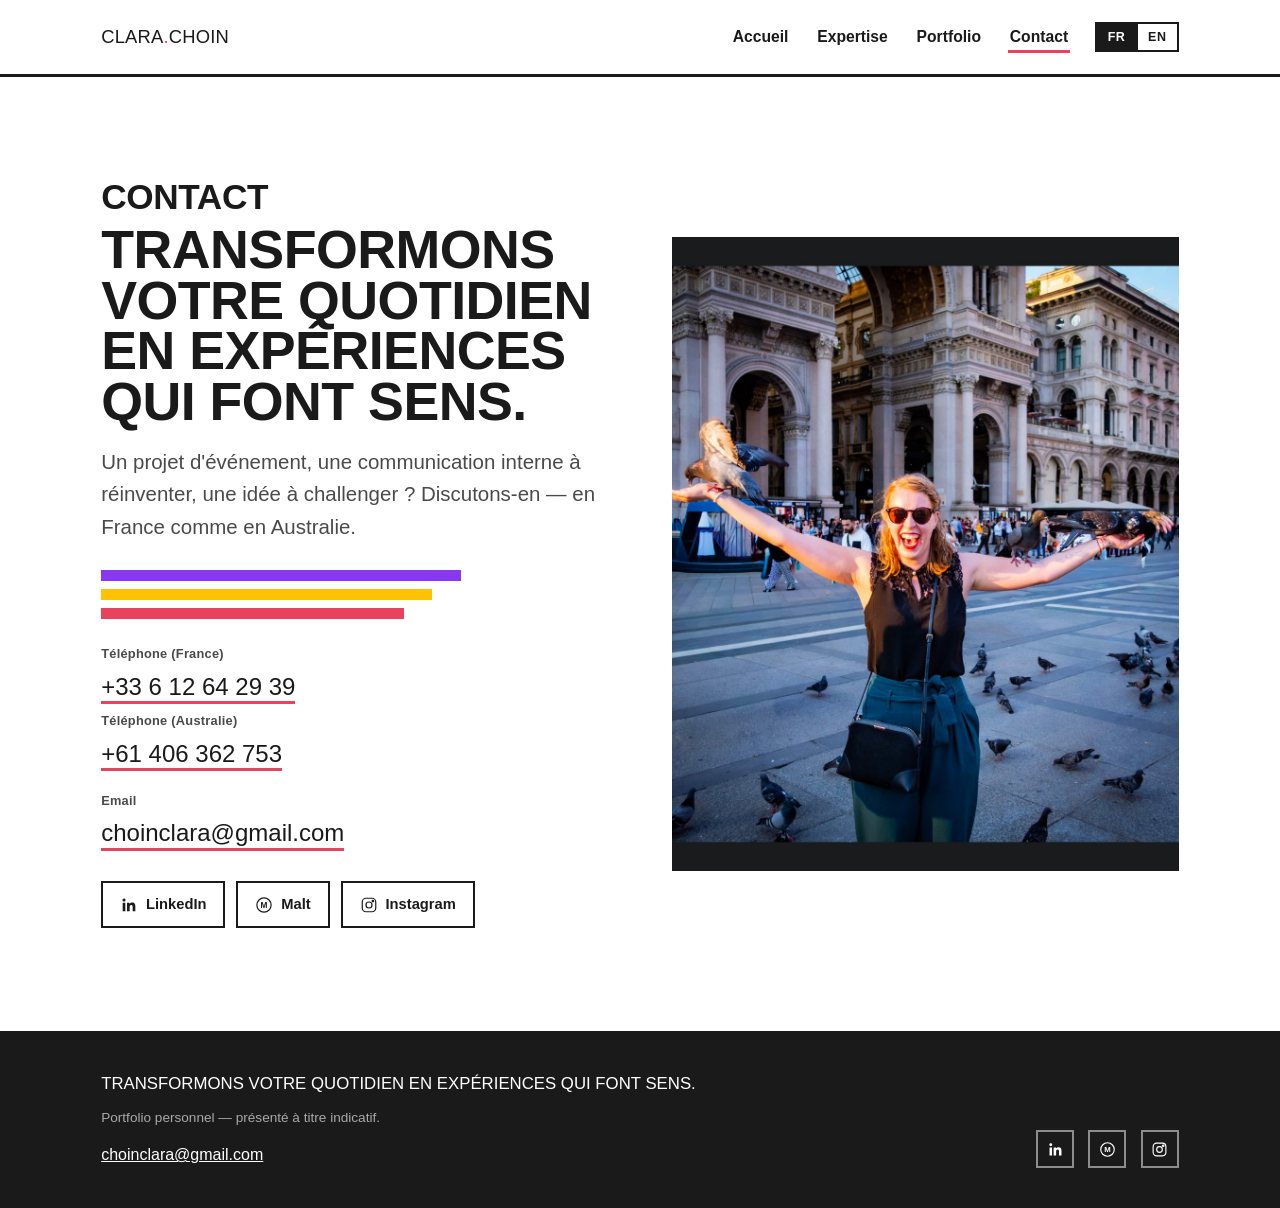
==== commit f6c1b231: "version3" ====
--- a/contact.html
+++ b/contact.html
@@ -34,7 +34,7 @@
     <div class="wrap contact-grid">
       <div>
         <p class="eyebrow tag-lg" data-i18n="contact.hero.eyebrow">Contact</p>
-        <h1 style="margin:0.4rem 0 1.2rem;" data-i18n="contact.hero.title">Transformons votre quotidien en expériences qui font sens.</h1>
+        <h1 style="margin:0.4rem 0 1.2rem; font-size:clamp(1.8rem, 4.2vw, 3.6rem);" data-i18n="contact.hero.title">Transformons votre quotidien en expériences qui font sens.</h1>
         <p class="lede" style="max-width:none;" data-i18n="contact.hero.text">Un projet d'événement, une communication interne à réinventer, une idée à challenger&nbsp;? Discutons-en — en France comme en Australie.</p>
 
         <div class="stripe-row" aria-hidden="true" style="margin-top:1.6rem;">
--- a/css/style.css
+++ b/css/style.css
@@ -294,6 +294,7 @@
 }
 .btn.on-dark{ border-color: var(--paper); }
 .btn.coral{ background: var(--coral); border-color: var(--coral); }
+.btn.purple{ background: var(--purple); border-color: var(--purple); }
 .btn.coral.outline{ background:transparent; color: var(--coral); }
 .btn.sm{ padding: 0.55rem 1.05rem; font-size: 0.85rem; }
 
@@ -328,22 +329,22 @@
   overflow:hidden;
   display:grid;
   grid-template-columns: minmax(240px, 38%) 1fr;
-  align-items:center;
+  align-items:stretch;
   background: var(--paper);
 }
 .hero-photo{
   position:relative;
-  height: clamp(280px, 54vh, 460px);
+  min-height: 280px;
   background: var(--paper-warm);
-  display:flex;
-  align-items:center;
-  justify-content:center;
   overflow:hidden;
 }
 .hero-photo img{
+  position:absolute; inset:0;
   width:100%; height:100%;
-  object-fit:contain;
-  object-position: center;
+  object-fit:cover;
+  object-position: 50% 30%;
+  transform: scale(1.35);
+  transform-origin: 50% 52%;
 }
 .hero-copy{
   display:flex;
@@ -427,7 +428,7 @@
   min-height: 220px;
   display:flex;
   flex-direction:column;
-  justify-content: flex-end;
+  justify-content: flex-start;
   text-decoration:none;
   position:relative;
   transition: transform 0.18s ease;
@@ -436,7 +437,7 @@
 .pillar.coral{ background: var(--coral); }
 .pillar.gold{ background: var(--gold); color: var(--ink); }
 .pillar.purple{ background: var(--purple); }
-.pillar h3{ margin-bottom: 0.6rem; font-size: clamp(1.1rem, 1.8vw, 1.35rem); }
+.pillar h3{ margin-bottom: 0.6rem; font-size: clamp(1.1rem, 1.8vw, 1.35rem); line-height:1.2; }
 .pillar p{ margin:0; font-size:0.92rem; opacity:0.92; }
 
 /* =========================================================
@@ -444,13 +445,19 @@
    ========================================================= */
 .pillar-row{
   display:grid;
-  grid-template-columns: 240px 1fr;
+  grid-template-columns: 300px 1fr;
   gap: clamp(1.5rem, 4vw, 3rem);
   align-items:start;
 }
 @media (max-width: 700px){
   .pillar-row{ grid-template-columns: 1fr; }
   .pillar-row .pillar{ min-height:110px !important; }
+}
+.pillar-row .pillar h3{
+  font-size: clamp(1rem, 1.5vw, 1.2rem);
+  word-break: normal;
+  overflow-wrap: normal;
+  hyphens: none;
 }
 .expertise-group-label{
   font-family: var(--font-body);
@@ -568,6 +575,16 @@
 .photo-grid button.thumb{
   all:unset; cursor:zoom-in; display:block; width:100%; aspect-ratio:1/1; overflow:hidden;
 }
+.photo-grid button.thumb[hidden]{ display:none; }
+.photo-grid button.thumb[data-video]{ position:relative; background:#101012; }
+.photo-grid video{ width:100%; height:100%; object-fit:cover; display:block; pointer-events:none; }
+.play-badge{
+  position:absolute; top:50%; left:50%; transform:translate(-50%,-50%);
+  width:54px; height:54px; border-radius:50%;
+  display:flex; align-items:center; justify-content:center;
+  background:rgba(0,0,0,0.6); color:#fff; font-size:1.2rem; padding-left:4px;
+  pointer-events:none;
+}
 .photo-grid img{ width:100%; height:100%; object-fit:cover; transition: transform 0.25s ease; }
 .photo-grid button.thumb:hover img{ transform: scale(1.06); }
 .photo-grid .cat-badge{
@@ -575,6 +592,54 @@
   display:block;
 }
 @media (max-width: 760px){ .photo-grid{ grid-template-columns: repeat(2, 1fr); } }
+/* Carousel — 5 slides in view (3 on tablets, 2 on phones) */
+.carousel{ --per-view:5; --gap:0.6rem; position:relative; }
+.carousel-track{
+  display:flex;
+  gap: var(--gap);
+  overflow-x:auto;
+  scroll-snap-type:x mandatory;
+  scroll-behavior:smooth;
+  scrollbar-width:none;
+}
+.carousel-track::-webkit-scrollbar{ display:none; }
+.carousel-track button.thumb{
+  all:unset;
+  cursor:zoom-in;
+  display:block;
+  box-sizing:border-box;
+  flex: 0 0 calc((100% - (var(--per-view) - 1) * var(--gap)) / var(--per-view));
+  aspect-ratio:3/4;
+  overflow:hidden;
+  scroll-snap-align:start;
+  background: var(--paper-warm);
+}
+.carousel-track button.thumb:focus-visible{ outline:3px solid var(--purple); outline-offset:-3px; }
+.carousel-track img{ width:100%; height:100%; object-fit:cover; transition: transform 0.25s ease; }
+.carousel-track button.thumb:hover img{ transform: scale(1.06); }
+.carousel-btn{
+  position:absolute;
+  top:50%;
+  transform:translateY(-50%);
+  z-index:2;
+  width:44px; height:44px;
+  border:2px solid var(--ink);
+  background: var(--paper);
+  color: var(--ink);
+  font-size:1.6rem;
+  line-height:1;
+  cursor:pointer;
+}
+.carousel-btn:hover{ background: var(--ink); color: var(--paper); }
+.carousel-btn:disabled{ opacity:0.35; cursor:default; }
+.carousel-btn:disabled:hover{ background: var(--paper); color: var(--ink); }
+.carousel-btn.prev{ left:-14px; }
+.carousel-btn.next{ right:-14px; }
+@media (max-width: 900px){ .carousel{ --per-view:3; } }
+@media (max-width: 560px){ .carousel{ --per-view:2; } .carousel-btn.prev{ left:-6px; } .carousel-btn.next{ right:-6px; } }
+.video-embed{ margin-top: clamp(1.5rem, 3vw, 2.2rem); aspect-ratio:16/9; width:100%; background: var(--dark); }
+.video-embed iframe{ width:100%; height:100%; border:0; display:block; }
+.gallery-empty{ color: var(--ink-soft); font-style:italic; padding: 1.5rem 0; }
 
 /* =========================================================
    Lightbox
@@ -587,6 +652,8 @@
 }
 .lightbox[hidden]{ display:none; }
 .lightbox figure{ margin:0; max-width: 100%; max-height:100%; display:flex; flex-direction:column; align-items:center; gap:0.8rem; }
+.lightbox video{ max-width: min(88vw, 1100px); max-height: 78vh; width:auto; height:auto; background:#000; }
+.lightbox video[hidden], .lightbox img[hidden]{ display:none; }
 .lightbox img{ max-width: min(88vw, 1100px); max-height: 78vh; width:auto; height:auto; object-fit:contain; background:#101012; }
 .lightbox figcaption{ color:#f1f1f3; font-size:0.9rem; text-align:center; max-width:70ch; }
 .lightbox-close, .lightbox-prev, .lightbox-next{
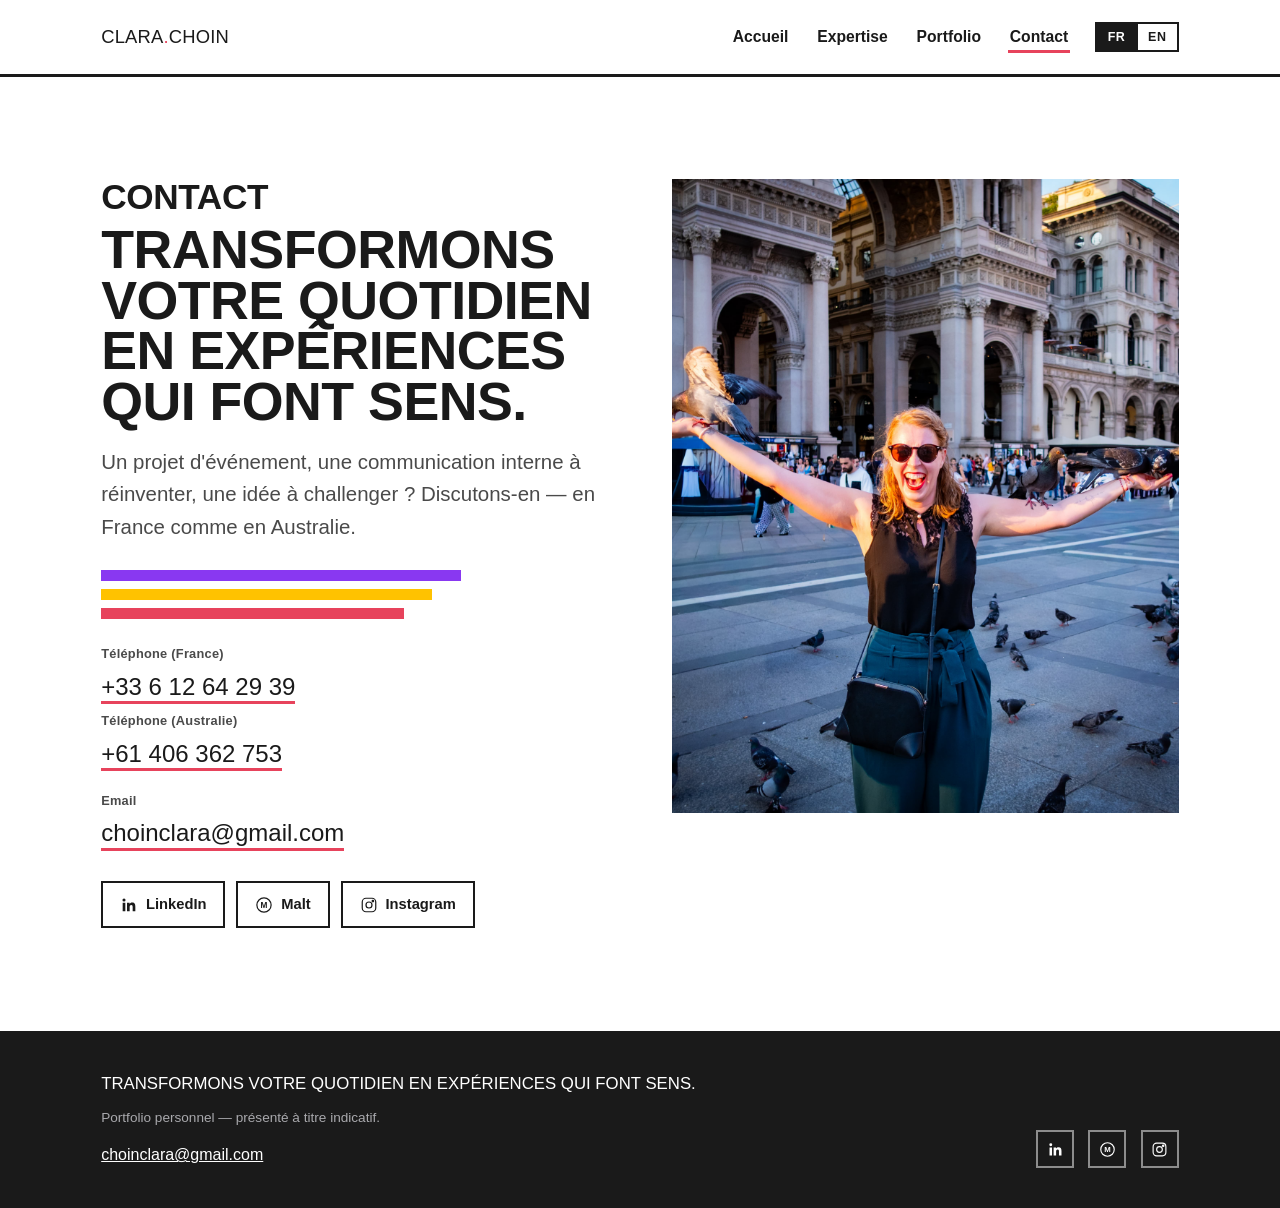
==== commit 9a6dc786: "delete unused photos" ====
--- a/contact.html
+++ b/contact.html
@@ -77,7 +77,7 @@
       </div>
 
       <div class="contact-photo">
-        <img src="img/contact.jpg" alt="Clara Choin souriante et les bras ouverts sur une place publique à Milan">
+        <img src="img/contact.jpeg" alt="Clara Choin souriante et les bras ouverts sur une place publique à Milan">
       </div>
     </div>
   </section>
--- a/css/style.css
+++ b/css/style.css
@@ -576,7 +576,7 @@
   all:unset; cursor:zoom-in; display:block; width:100%; aspect-ratio:1/1; overflow:hidden;
 }
 .photo-grid button.thumb[hidden]{ display:none; }
-.photo-grid button.thumb[data-video]{ position:relative; background:#101012; }
+.photo-grid button.thumb[data-video], .photo-grid button.thumb[data-youtube]{ position:relative; background:#101012; }
 .photo-grid video{ width:100%; height:100%; object-fit:cover; display:block; pointer-events:none; }
 .play-badge{
   position:absolute; top:50%; left:50%; transform:translate(-50%,-50%);
@@ -637,8 +637,6 @@
 .carousel-btn.next{ right:-14px; }
 @media (max-width: 900px){ .carousel{ --per-view:3; } }
 @media (max-width: 560px){ .carousel{ --per-view:2; } .carousel-btn.prev{ left:-6px; } .carousel-btn.next{ right:-6px; } }
-.video-embed{ margin-top: clamp(1.5rem, 3vw, 2.2rem); aspect-ratio:16/9; width:100%; background: var(--dark); }
-.video-embed iframe{ width:100%; height:100%; border:0; display:block; }
 .gallery-empty{ color: var(--ink-soft); font-style:italic; padding: 1.5rem 0; }
 
 /* =========================================================
@@ -653,7 +651,8 @@
 .lightbox[hidden]{ display:none; }
 .lightbox figure{ margin:0; max-width: 100%; max-height:100%; display:flex; flex-direction:column; align-items:center; gap:0.8rem; }
 .lightbox video{ max-width: min(88vw, 1100px); max-height: 78vh; width:auto; height:auto; background:#000; }
-.lightbox video[hidden], .lightbox img[hidden]{ display:none; }
+.lightbox-frame{ width: min(88vw, 1100px, calc(78vh * 16 / 9)); aspect-ratio:16/9; border:0; background:#000; }
+.lightbox video[hidden], .lightbox img[hidden], .lightbox-frame[hidden]{ display:none; }
 .lightbox img{ max-width: min(88vw, 1100px); max-height: 78vh; width:auto; height:auto; object-fit:contain; background:#101012; }
 .lightbox figcaption{ color:#f1f1f3; font-size:0.9rem; text-align:center; max-width:70ch; }
 .lightbox-close, .lightbox-prev, .lightbox-next{
@@ -721,7 +720,7 @@
   display:grid;
   grid-template-columns: 1fr 1fr;
   gap: clamp(2rem, 5vw, 4rem);
-  align-items:center;
+  align-items:start;
 }
 @media (max-width: 820px){ .contact-grid{ grid-template-columns:1fr; } }
 .contact-links{ margin-top: 1.6rem; display:flex; flex-direction:column; gap:1.1rem; }
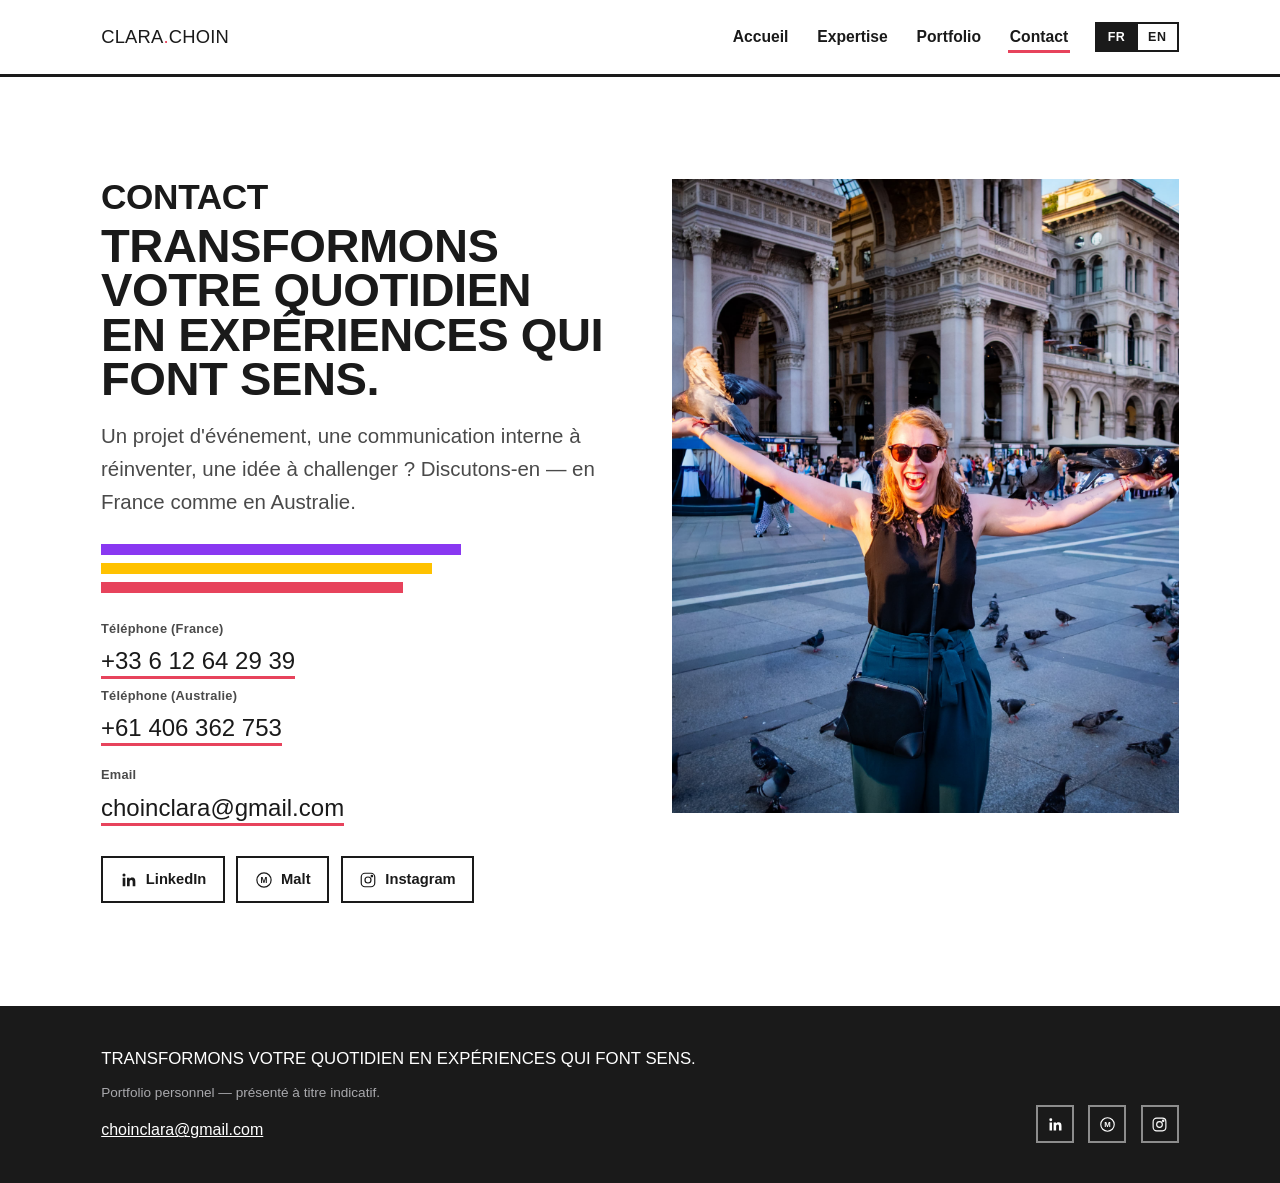
==== commit cd003818: "Fix title size" ====
--- a/contact.html
+++ b/contact.html
@@ -32,9 +32,9 @@
 
   <section class="section">
     <div class="wrap contact-grid">
-      <div>
+      <div style="container-type:inline-size;">
         <p class="eyebrow tag-lg" data-i18n="contact.hero.eyebrow">Contact</p>
-        <h1 style="margin:0.4rem 0 1.2rem; font-size:clamp(1.8rem, 4.2vw, 3.6rem);" data-i18n="contact.hero.title">Transformons votre quotidien en expériences qui font sens.</h1>
+        <h1 style="margin:0.4rem 0 1.2rem; font-size:clamp(1.3rem, 9.3cqw, 3.6rem);" data-i18n="contact.hero.title">Transformons votre quotidien en expériences qui font sens.</h1>
         <p class="lede" style="max-width:none;" data-i18n="contact.hero.text">Un projet d'événement, une communication interne à réinventer, une idée à challenger&nbsp;? Discutons-en — en France comme en Australie.</p>
 
         <div class="stripe-row" aria-hidden="true" style="margin-top:1.6rem;">
